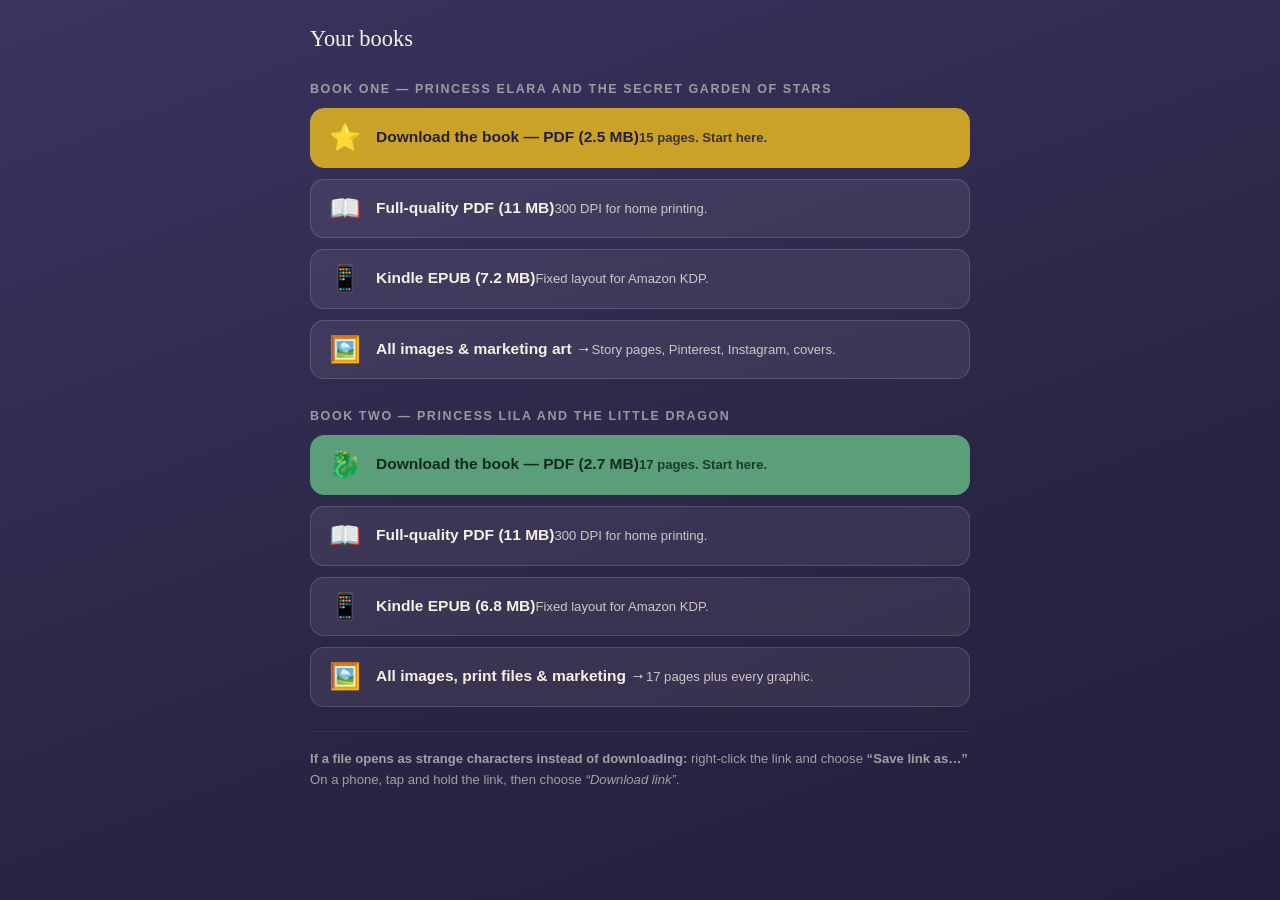
==== download/index.html @ 6717cf0a "Track download/ in git so the download page survives sandbox resets Co-authored-by: arena-agent <297" ====
<!DOCTYPE html><html lang="en"><head><meta charset="utf-8">
<meta name="viewport" content="width=device-width,initial-scale=1">
<title>Your Books — Downloads</title><style>*{box-sizing:border-box}
body{margin:0;min-height:100vh;background:linear-gradient(160deg,#3a3560,#2b2545 60%,#241f3d);
 font-family:-apple-system,BlinkMacSystemFont,"Segoe UI",Roboto,sans-serif;color:#f6f1e4;padding:26px}
.wrap{max-width:660px;margin:0 auto}
h1{font-family:Georgia,serif;font-weight:normal;font-size:1.4rem;margin:0 0 22px}
h2{font-size:.78rem;text-transform:uppercase;letter-spacing:1.6px;opacity:.55;margin:30px 0 12px;font-weight:600}
a.dl{display:flex;align-items:center;gap:15px;text-decoration:none;color:inherit;
 background:rgba(255,255,255,.07);border:1px solid rgba(255,255,255,.14);
 border-radius:14px;padding:16px 18px;margin-bottom:11px;transition:.15s}
a.dl:hover{background:rgba(255,255,255,.15);transform:translateY(-2px)}
a.dl.primary{background:#c9a227;color:#241f3d;border-color:#c9a227;font-weight:700}
a.dl.primary:hover{background:#d9b437}
a.dl.green{background:#5b9e7a;color:#12291f;border-color:#5b9e7a;font-weight:700}
a.dl.green:hover{background:#69b389}
.ico{font-size:1.6rem;line-height:1}
.t{font-weight:600;font-size:.97rem;margin-bottom:2px}
.d{font-size:.82rem;opacity:.78;line-height:1.4}
a.dl.primary .d,a.dl.green .d{opacity:.85}
.note{font-size:.82rem;opacity:.6;line-height:1.65;margin-top:24px;
 border-top:1px solid rgba(255,255,255,.12);padding-top:16px}</style></head><body><div class="wrap">
<h1>Your books</h1>

<h2>Book One — Princess Elara and the Secret Garden of Stars</h2>
<a class="dl primary" href="princess_elara_LIGHT.pdf" download><span class="ico">⭐</span>
<span><span class="t">Download the book — PDF (2.5 MB)</span><span class="d">15 pages. Start here.</span></span></a>
<a class="dl" href="princess_elara_and_the_secret_garden_of_stars.pdf" download><span class="ico">📖</span>
<span><span class="t">Full-quality PDF (11 MB)</span><span class="d">300 DPI for home printing.</span></span></a>
<a class="dl" href="princess_elara_kindle.epub" download><span class="ico">📱</span>
<span><span class="t">Kindle EPUB (7.2 MB)</span><span class="d">Fixed layout for Amazon KDP.</span></span></a>
<a class="dl" href="images.html"><span class="ico">🖼️</span>
<span><span class="t">All images &amp; marketing art →</span><span class="d">Story pages, Pinterest, Instagram, covers.</span></span></a>

<h2>Book Two — Princess Lila and the Little Dragon</h2>
<a class="dl green" href="princess_lila_LIGHT.pdf" download><span class="ico">🐉</span>
<span><span class="t">Download the book — PDF (2.7 MB)</span><span class="d">17 pages. Start here.</span></span></a>
<a class="dl" href="princess_lila_and_the_little_dragon.pdf" download><span class="ico">📖</span>
<span><span class="t">Full-quality PDF (11 MB)</span><span class="d">300 DPI for home printing.</span></span></a>
<a class="dl" href="princess_lila_kindle.epub" download><span class="ico">📱</span>
<span><span class="t">Kindle EPUB (6.8 MB)</span><span class="d">Fixed layout for Amazon KDP.</span></span></a>
<a class="dl" href="lila.html"><span class="ico">🖼️</span>
<span><span class="t">All images, print files &amp; marketing →</span><span class="d">17 pages plus every graphic.</span></span></a>

<p class="note"><strong>If a file opens as strange characters instead of downloading:</strong>
right-click the link and choose <strong>“Save link as…”</strong> On a phone, tap and hold
the link, then choose <em>“Download link”</em>.</p>
</div></body></html>
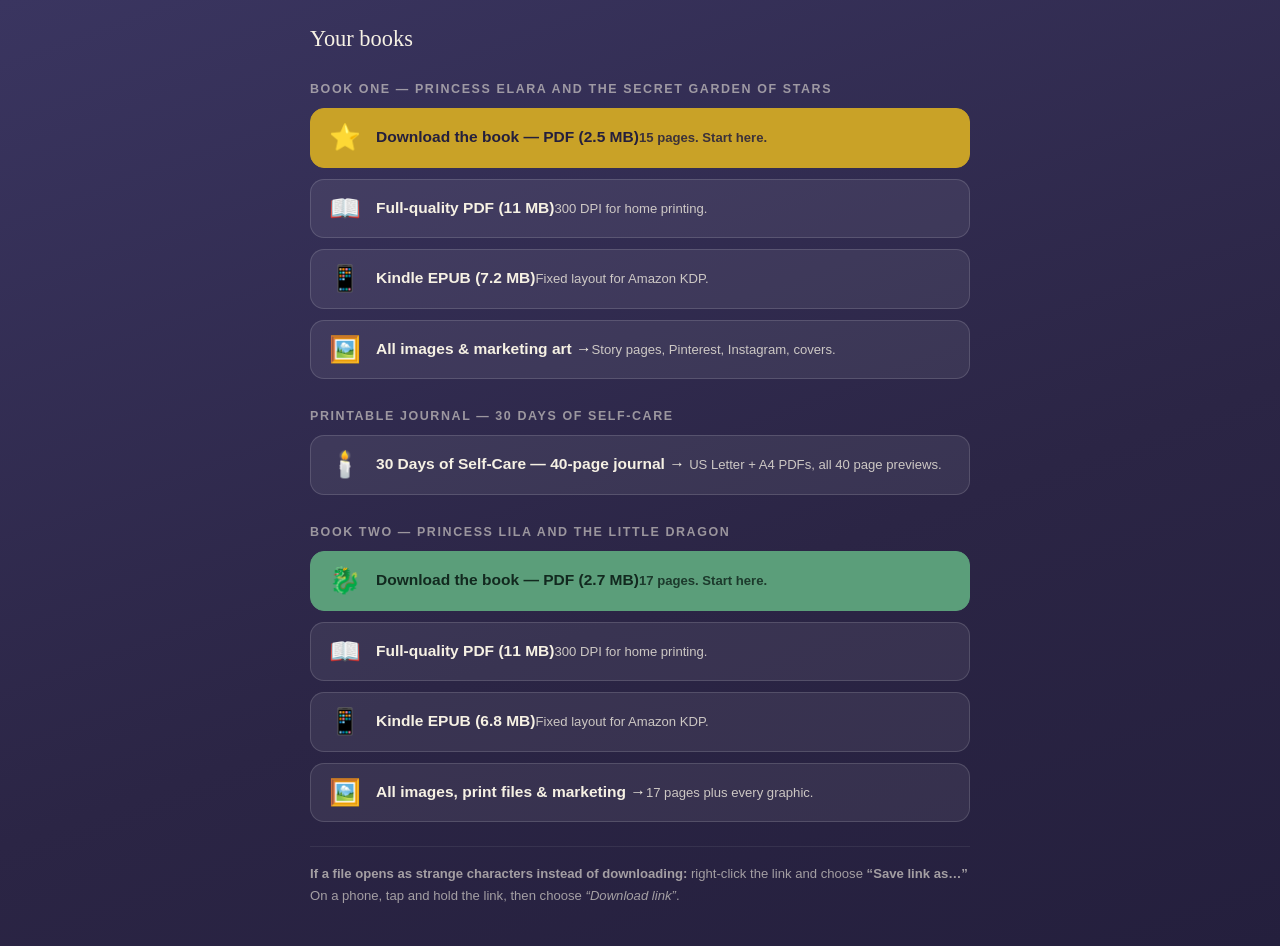
==== commit 6879b6aa: "Add 40-page premium printable self-care journal (US Letter + A4), vector-typeset with hand-painted a" ====
--- a/download/index.html
+++ b/download/index.html
@@ -32,6 +32,11 @@
 <a class="dl" href="images.html"><span class="ico">🖼️</span>
 <span><span class="t">All images &amp; marketing art →</span><span class="d">Story pages, Pinterest, Instagram, covers.</span></span></a>
 
+<h2>Printable Journal — 30 Days of Self-Care</h2>
+<a class="dl" href="journal.html"><span class="ico">🕯️</span>
+<span><span class="t">30 Days of Self-Care — 40-page journal →</span>
+<span class="d">US Letter + A4 PDFs, all 40 page previews.</span></span></a>
+
 <h2>Book Two — Princess Lila and the Little Dragon</h2>
 <a class="dl green" href="princess_lila_LIGHT.pdf" download><span class="ico">🐉</span>
 <span><span class="t">Download the book — PDF (2.7 MB)</span><span class="d">17 pages. Start here.</span></span></a>
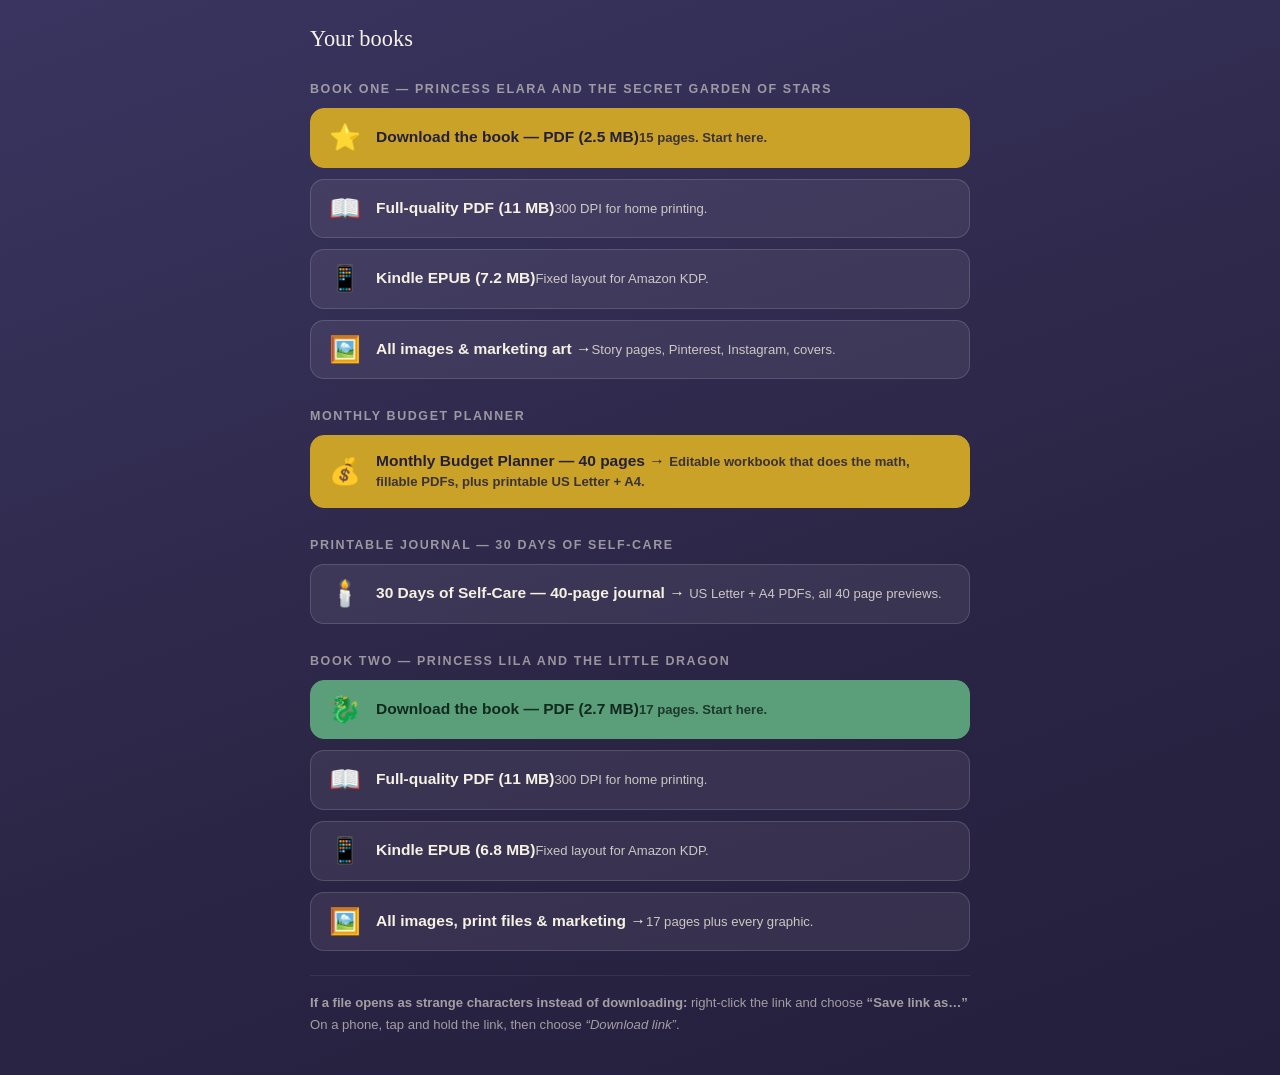
==== commit 4b32e5ac: "Publish budget planner downloads, delivery page and listing kit Co-authored-by: arena-agent <2970537" ====
--- a/download/index.html
+++ b/download/index.html
@@ -32,6 +32,11 @@
 <a class="dl" href="images.html"><span class="ico">🖼️</span>
 <span><span class="t">All images &amp; marketing art →</span><span class="d">Story pages, Pinterest, Instagram, covers.</span></span></a>
 
+<h2>Monthly Budget Planner</h2>
+<a class="dl primary" href="budget.html"><span class="ico">💰</span>
+<span><span class="t">Monthly Budget Planner — 40 pages →</span>
+<span class="d">Editable workbook that does the math, fillable PDFs, plus printable US Letter + A4.</span></span></a>
+
 <h2>Printable Journal — 30 Days of Self-Care</h2>
 <a class="dl" href="journal.html"><span class="ico">🕯️</span>
 <span><span class="t">30 Days of Self-Care — 40-page journal →</span>
